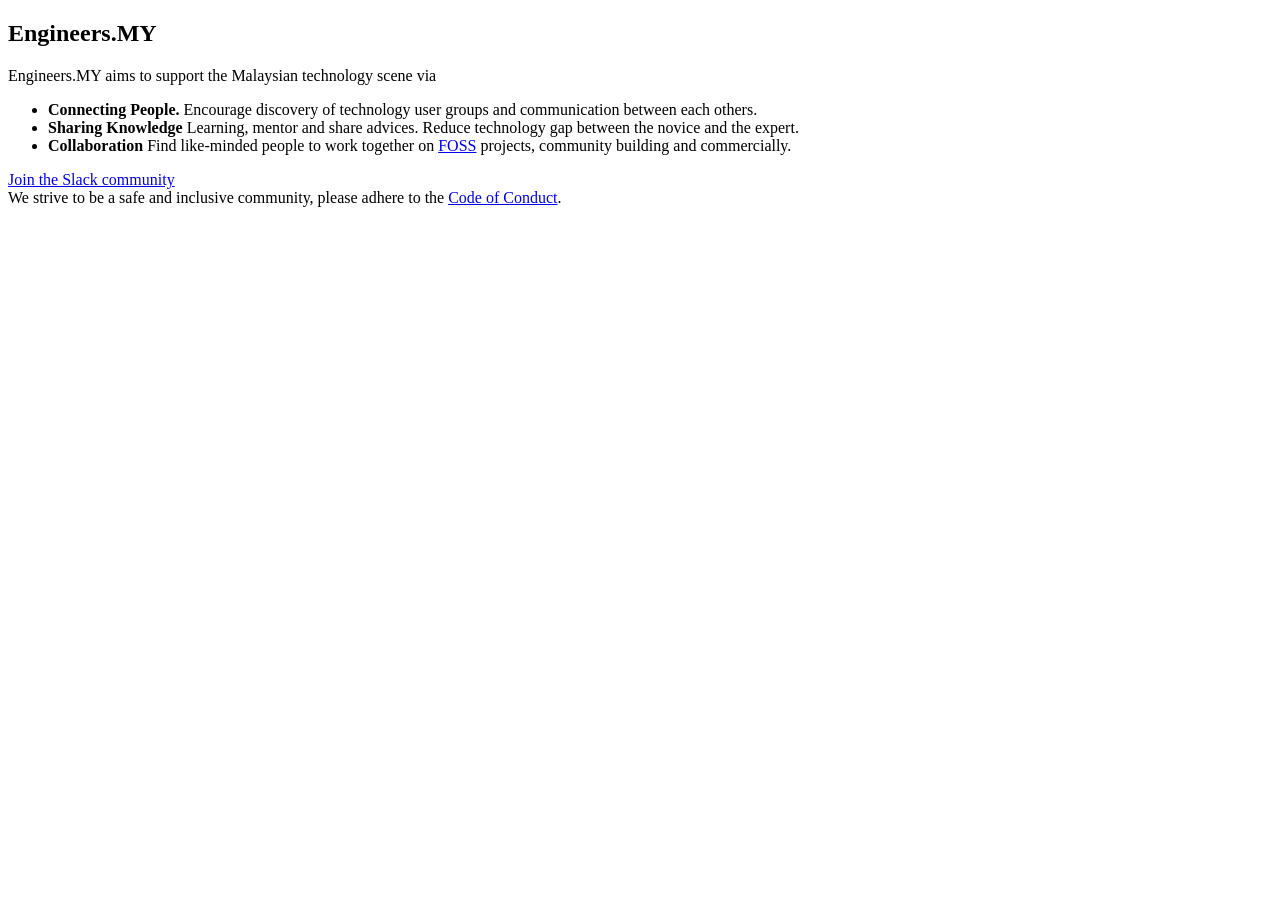
==== index.html @ e242c719 "chore: add index.html" ====
<!DOCTYPE html>
<html lang="en">
<head>
<meta charset="UTF-8">
<meta name="viewport" content="width=device-width, initial-scale=1.0">
<meta http-equiv="X-UA-Compatible" content="ie=edge">
<title>EngineersMY</title>
<link rel="stylesheet" href="css/normalize.css">
<link rel="stylesheet" href="css/main.css">
<link rel="stylesheet" href="css/style.css">
</head>
<body>
<div class="header">
<section>
<h2>Engineers.MY</h2>
</section>
</div>
<div class="container">
<div class="row">
<div class="item">
<p class="title">Engineers.MY aims to support the Malaysian technology scene via</p>
<ul>
<li>
<strong>Connecting People.</strong>
Encourage discovery of technology user groups and communication between each others.
</li>
<li>
<strong>Sharing Knowledge</strong>
Learning, mentor and share advices. Reduce technology gap between the novice and the expert.
</li>
<li>
<strong>Collaboration</strong>
Find like-minded people to work together on
<a href="https://en.wikipedia.org/wiki/Free_and_open-source_software">FOSS</a> projects, community building and commercially.
</li>
</ul>
</div>
<div class="item">
<a class="resource" href="https://engineersmy.herokuapp.com/">
Join the Slack community
</a>
</div>
<div class="item">
We strive to be a safe and inclusive community, please adhere to the
<a href="https://github.com/engineersmy/core/blob/master/README.md">Code of Conduct</a>.
</div>
</div>
</div>
<script src="bust.js"></script>
</body>
</html>
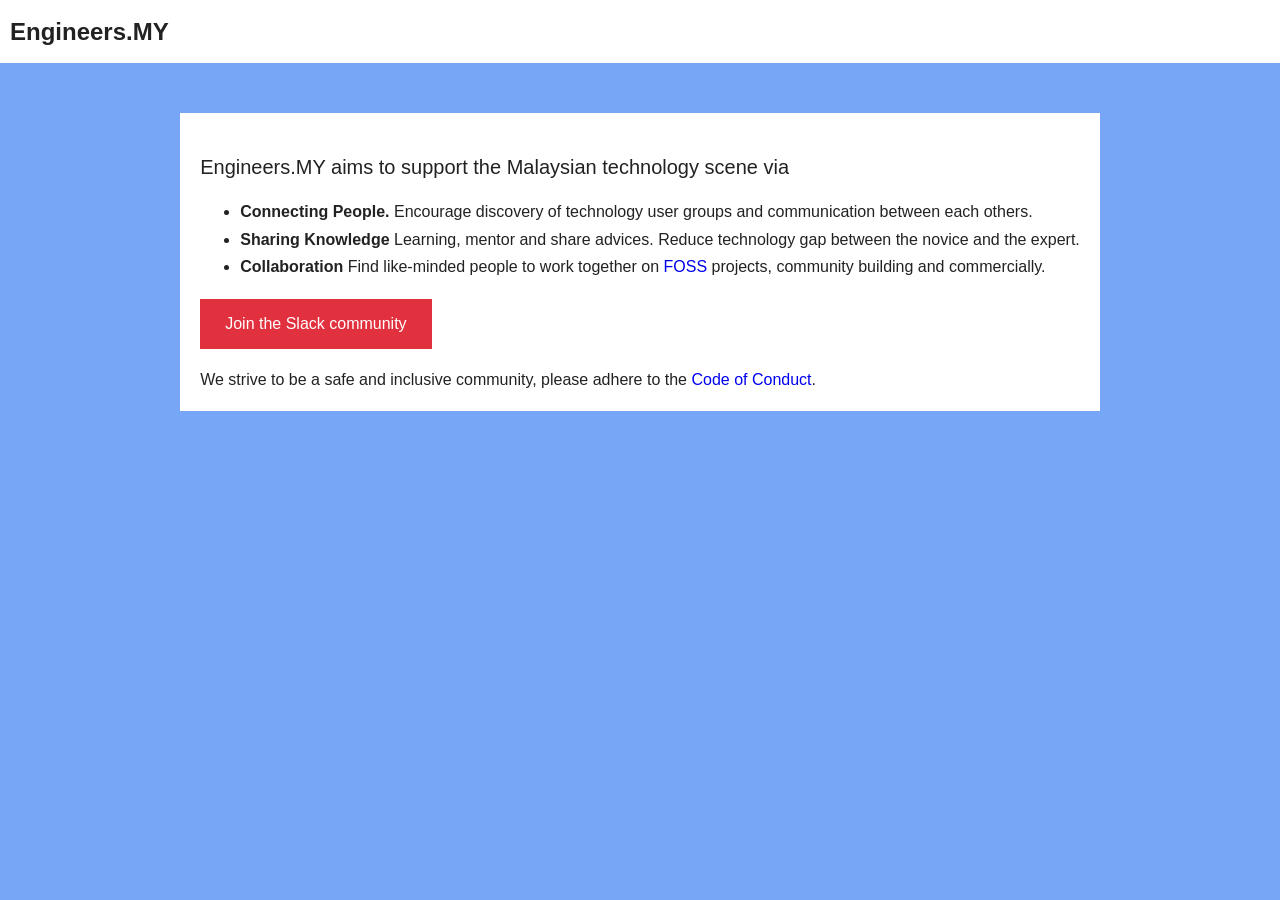
==== commit b1a2fbc1: "feat: full site" ====
--- a/index.html
+++ b/index.html
@@ -1,51 +1,54 @@
 <!DOCTYPE html>
 <html lang="en">
+
 <head>
-<meta charset="UTF-8">
-<meta name="viewport" content="width=device-width, initial-scale=1.0">
-<meta http-equiv="X-UA-Compatible" content="ie=edge">
-<title>EngineersMY</title>
-<link rel="stylesheet" href="css/normalize.css">
-<link rel="stylesheet" href="css/main.css">
-<link rel="stylesheet" href="css/style.css">
+    <meta charset="UTF-8">
+    <meta name="viewport" content="width=device-width, initial-scale=1.0">
+    <meta http-equiv="X-UA-Compatible" content="ie=edge">
+    <title>EngineersMY</title>
+    <link rel="stylesheet" href="css/normalize.css">
+    <link rel="stylesheet" href="css/main.css">
+    <link rel="stylesheet" href="css/style.css">
 </head>
+
 <body>
-<div class="header">
-<section>
-<h2>Engineers.MY</h2>
-</section>
-</div>
-<div class="container">
-<div class="row">
-<div class="item">
-<p class="title">Engineers.MY aims to support the Malaysian technology scene via</p>
-<ul>
-<li>
-<strong>Connecting People.</strong>
-Encourage discovery of technology user groups and communication between each others.
-</li>
-<li>
-<strong>Sharing Knowledge</strong>
-Learning, mentor and share advices. Reduce technology gap between the novice and the expert.
-</li>
-<li>
-<strong>Collaboration</strong>
-Find like-minded people to work together on
-<a href="https://en.wikipedia.org/wiki/Free_and_open-source_software">FOSS</a> projects, community building and commercially.
-</li>
-</ul>
-</div>
-<div class="item">
-<a class="resource" href="https://engineersmy.herokuapp.com/">
-Join the Slack community
-</a>
-</div>
-<div class="item">
-We strive to be a safe and inclusive community, please adhere to the
-<a href="https://github.com/engineersmy/core/blob/master/README.md">Code of Conduct</a>.
-</div>
-</div>
-</div>
-<script src="bust.js"></script>
+    <div class="header">
+        <section>
+            <h2>Engineers.MY</h2>
+        </section>
+    </div>
+    <div class="container">
+        <div class="row">
+            <div class="item">
+                <p class="title">Engineers.MY aims to support the Malaysian technology scene via</p>
+                <ul>
+                    <li>
+                        <strong>Connecting People.</strong>
+                        Encourage discovery of technology user groups and communication between each others.
+                    </li>
+                    <li>
+                        <strong>Sharing Knowledge</strong>
+                        Learning, mentor and share advices. Reduce technology gap between the novice and the expert.
+                    </li>
+                    <li>
+                        <strong>Collaboration</strong>
+                        Find like-minded people to work together on
+                        <a href="https://en.wikipedia.org/wiki/Free_and_open-source_software">FOSS</a> projects,
+                        community building and commercially.
+                    </li>
+                </ul>
+            </div>
+            <div class="item">
+                <a class="resource" href="https://engineersmy.herokuapp.com/">
+                    Join the Slack community
+                </a>
+            </div>
+            <div class="item">
+                We strive to be a safe and inclusive community, please adhere to the
+                <a href="https://github.com/engineersmy/core/blob/master/README.md">Code of Conduct</a>.
+            </div>
+        </div>
+    </div>
 </body>
-</html>
+
+</html>
--- a/css/main.css
+++ b/css/main.css
@@ -0,0 +1,136 @@
+/*!HTML5 Boilerplate v6.1.0 | MIT License | https://html5boilerplate.com/*/
+html {
+  color: #222;
+  font-size: 1em;
+  line-height: 1.4;
+}
+::-moz-selection {
+  background: #b3d4fc;
+  text-shadow: none;
+}
+::selection {
+  background: #b3d4fc;
+  text-shadow: none;
+}
+hr {
+  display: block;
+  height: 1px;
+  border: 0;
+  border-top: 1px solid #ccc;
+  margin: 1em 0;
+  padding: 0;
+}
+audio,
+canvas,
+iframe,
+img,
+svg,
+video {
+  vertical-align: middle;
+}
+fieldset {
+  border: 0;
+  margin: 0;
+  padding: 0;
+}
+textarea {
+  resize: vertical;
+}
+.browserupgrade {
+  margin: 0.2em 0;
+  background: #ccc;
+  color: #000;
+  padding: 0.2em 0;
+}
+.hidden {
+  display: none !important;
+}
+.visuallyhidden {
+  border: 0;
+  clip: rect(0 0 0 0);
+  height: 1px;
+  margin: -1px;
+  overflow: hidden;
+  padding: 0;
+  position: absolute;
+  width: 1px;
+  white-space: nowrap;
+}
+.visuallyhidden.focusable:active,
+.visuallyhidden.focusable:focus {
+  clip: auto;
+  height: auto;
+  margin: 0;
+  overflow: visible;
+  position: static;
+  width: auto;
+  white-space: inherit;
+}
+.invisible {
+  visibility: hidden;
+}
+.clearfix:before,
+.clearfix:after {
+  content: " ";
+  display: table;
+}
+.clearfix:after {
+  clear: both;
+}
+@media only screen and (min-width: 35em) {
+}
+@media print,
+  (-webkit-min-device-pixel-ratio: 1.25),
+  (min-resolution: 1.25dppx),
+  (min-resolution: 120dpi) {
+}
+@media print {
+  *,
+  *:before,
+  *:after {
+    background: 0 0 !important;
+    color: #000 !important;
+    -webkit-box-shadow: none !important;
+    box-shadow: none !important;
+    text-shadow: none !important;
+  }
+  a,
+  a:visited {
+    text-decoration: underline;
+  }
+  a[href]:after {
+    content: " (" attr(href) ")";
+  }
+  abbr[title]:after {
+    content: " (" attr(title) ")";
+  }
+  a[href^="#"]:after,
+  a[href^="javascript:"]:after {
+    content: "";
+  }
+  pre {
+    white-space: pre-wrap !important;
+  }
+  pre,
+  blockquote {
+    border: 1px solid #999;
+    page-break-inside: avoid;
+  }
+  thead {
+    display: table-header-group;
+  }
+  tr,
+  img {
+    page-break-inside: avoid;
+  }
+  p,
+  h2,
+  h3 {
+    orphans: 3;
+    widows: 3;
+  }
+  h2,
+  h3 {
+    page-break-after: avoid;
+  }
+}
--- a/css/style.css
+++ b/css/style.css
@@ -0,0 +1,55 @@
+html,
+body {
+  height: 100%;
+}
+html {
+  font-family: Arial, Helvetica, sans-serif;
+}
+body {
+  background: #77a6f7;
+}
+.header {
+  padding: 5px 0;
+  background: #fff;
+}
+.header > section {
+  margin: -10px 10px;
+}
+h2 {
+  font-size: 18pt;
+}
+.container {
+  padding: 50px 20px;
+  display: flex;
+  flex-flow: column wrap;
+  align-items: center;
+  justify-content: space-around;
+}
+.container > * {
+  background: #fff;
+  flex: 1 auto;
+  padding: 20px;
+}
+.row {
+  width: auto;
+}
+.item {
+  margin-top: 20px;
+}
+li {
+  margin-top: 5px;
+}
+p.title {
+  font-size: 20px;
+}
+a {
+  text-decoration: none;
+}
+a.resource {
+  background-color: #e2313e;
+  color: #fff;
+  padding: 14px 25px;
+  text-align: center;
+  text-decoration: none;
+  display: inline-block;
+}
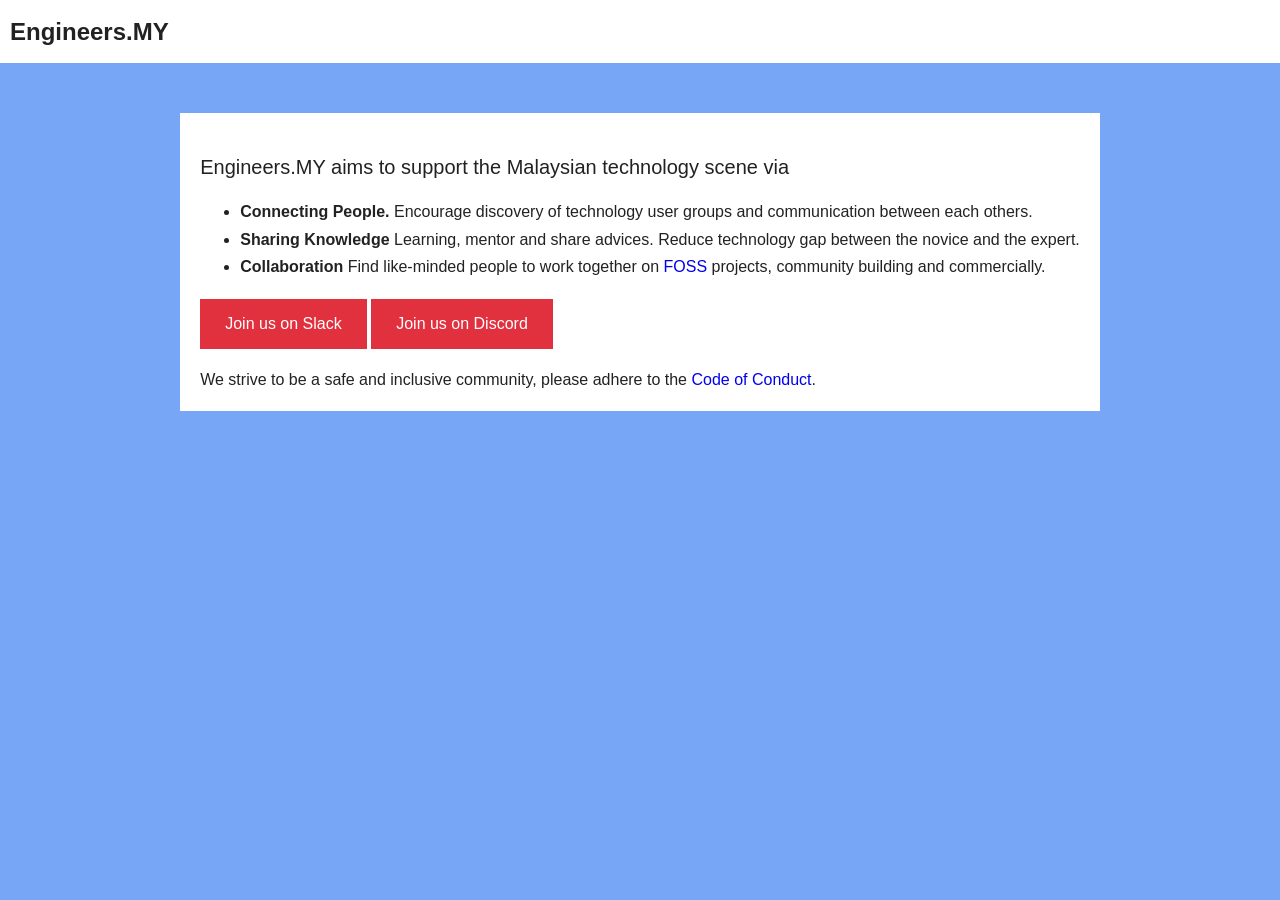
==== commit 64ebd8bf: "Update index.html" ====
--- a/index.html
+++ b/index.html
@@ -39,8 +39,11 @@
                 </ul>
             </div>
             <div class="item">
-                <a class="resource" href="https://engineersmy.herokuapp.com/">
-                    Join the Slack community
+                <a class="resource" href="https://join.slack.com/t/engineersmy/shared_invite/zt-1upwpditg-W5Pkfa_nh4F41Sj5Dosebw">
+                    Join us on Slack
+                </a>
+                <a class="resource" href="https://discord.gg/nSzhhtFuRK">
+                    Join us on Discord
                 </a>
             </div>
             <div class="item">
@@ -51,4 +54,4 @@
     </div>
 </body>
 
-</html>+</html>
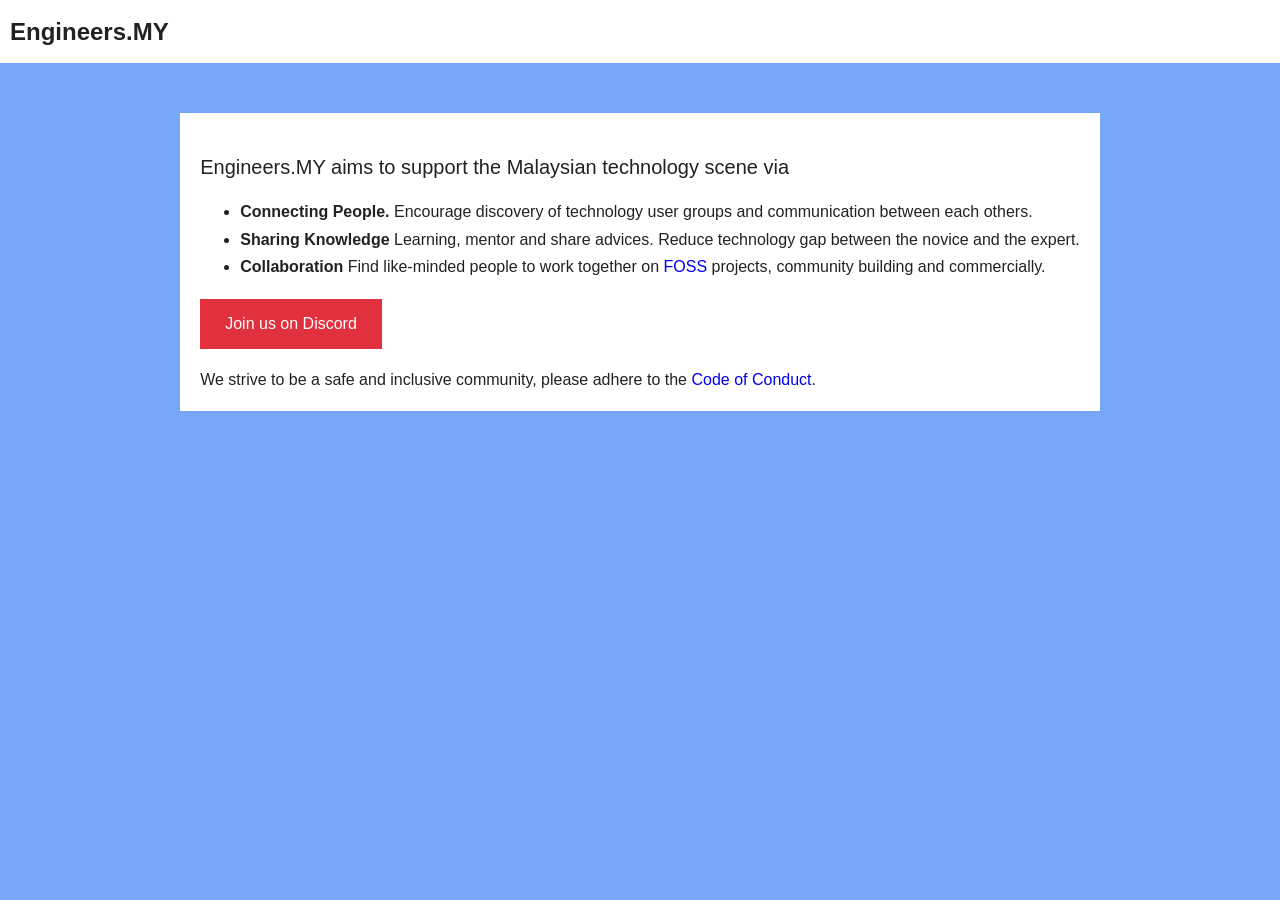
==== commit ffa78b40: "Remove Slack link and keep Discord link Slack is a dead town." ====
--- a/index.html
+++ b/index.html
@@ -38,11 +38,8 @@
                     </li>
                 </ul>
             </div>
-            <div class="item">
-                <a class="resource" href="https://join.slack.com/t/engineersmy/shared_invite/zt-1upwpditg-W5Pkfa_nh4F41Sj5Dosebw">
-                    Join us on Slack
-                </a>
-                <a class="resource" href="https://discord.gg/nSzhhtFuRK">
+            <div class="item">            
+                <a class="resource" href="https://discord.engineers.my">
                     Join us on Discord
                 </a>
             </div>
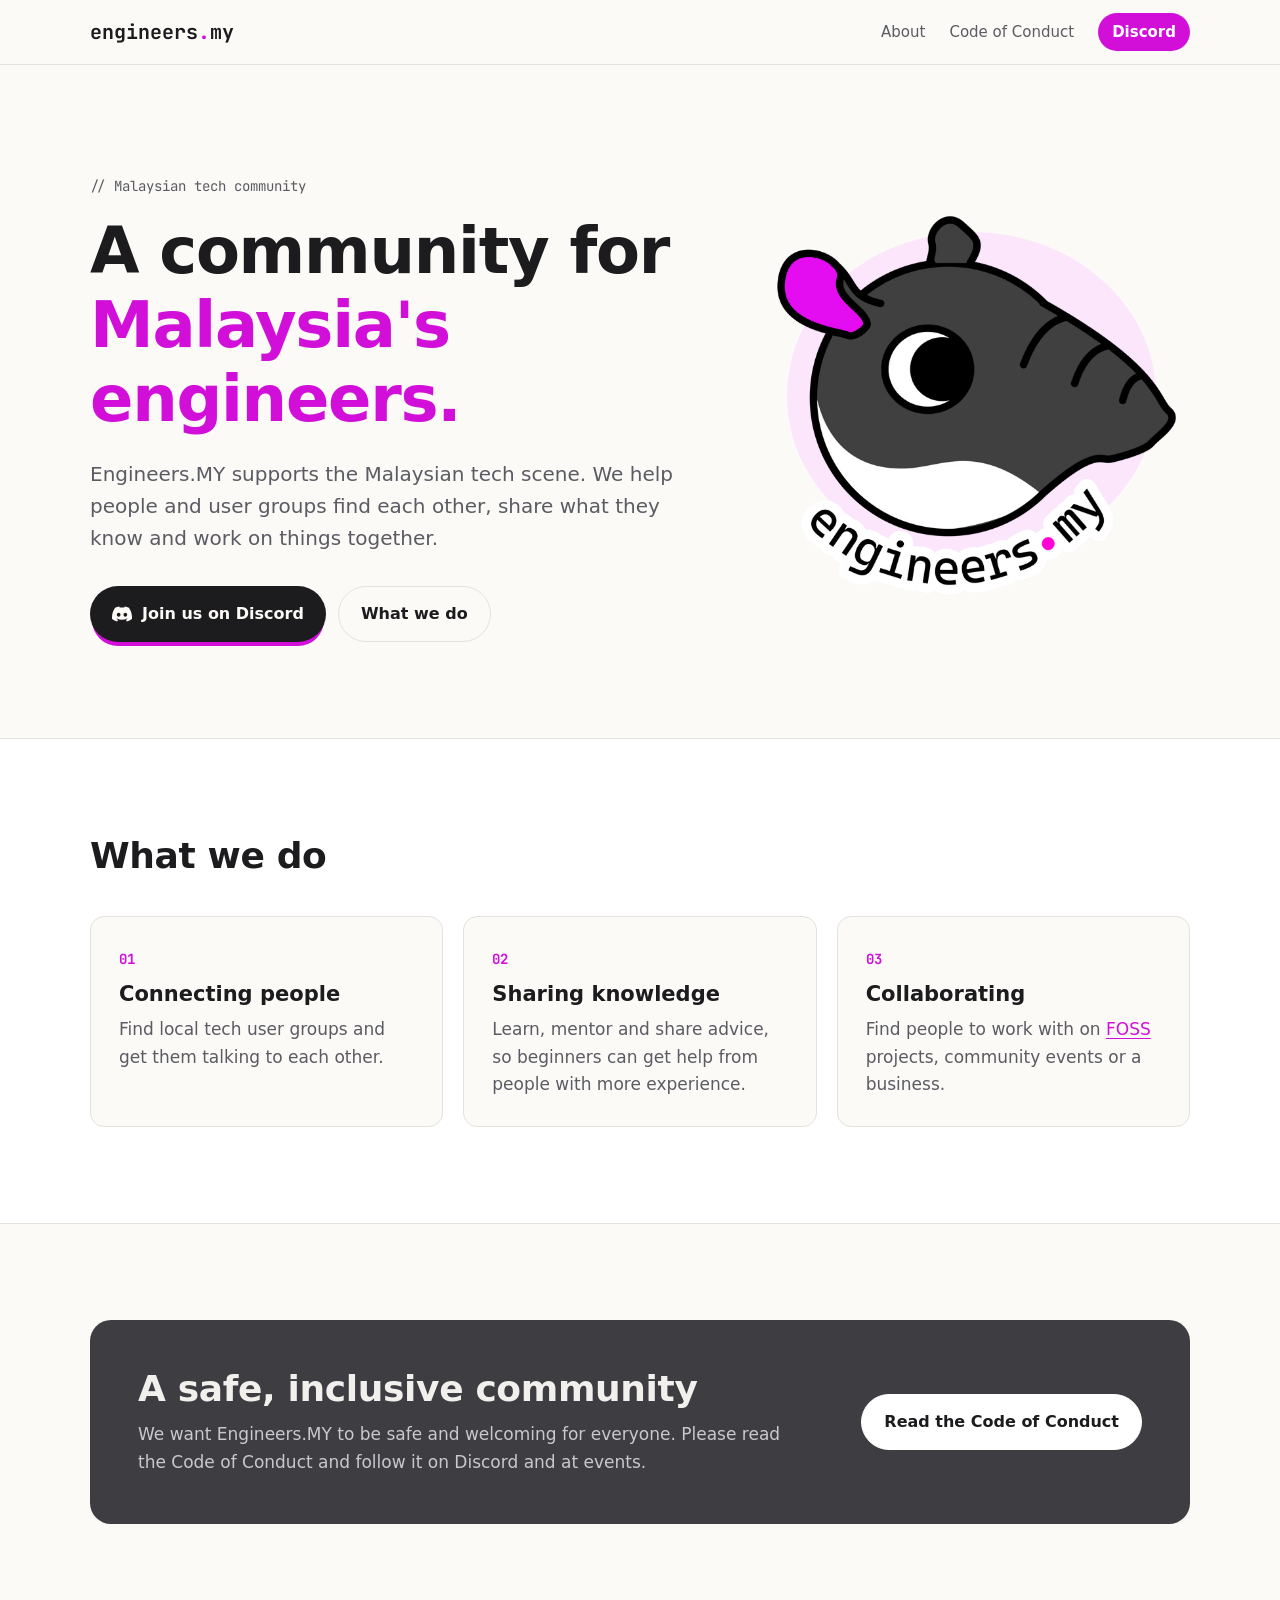
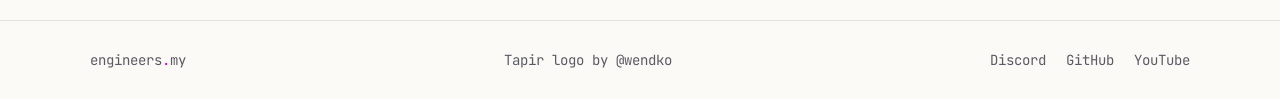
==== commit a6eee9dc: "feat: new ui" ====
--- a/index.html
+++ b/index.html
@@ -4,51 +4,152 @@
 <head>
     <meta charset="UTF-8">
     <meta name="viewport" content="width=device-width, initial-scale=1.0">
-    <meta http-equiv="X-UA-Compatible" content="ie=edge">
-    <title>EngineersMY</title>
-    <link rel="stylesheet" href="css/normalize.css">
-    <link rel="stylesheet" href="css/main.css">
+    <title>Engineers.MY | Malaysian tech community</title>
+    <meta name="description" content="Engineers.MY supports the Malaysian technology scene by connecting people, sharing knowledge and collaborating on open source. Join us on Discord.">
+    <meta name="theme-color" content="#fbfaf7" media="(prefers-color-scheme: light)">
+    <meta name="theme-color" content="#141416" media="(prefers-color-scheme: dark)">
+    <meta name="color-scheme" content="light dark">
+    <link rel="canonical" href="https://engineers.my/">
+
+    <meta property="og:type" content="website">
+    <meta property="og:site_name" content="Engineers.MY">
+    <meta property="og:locale" content="en_MY">
+    <meta property="og:url" content="https://engineers.my/">
+    <meta property="og:title" content="Engineers.MY">
+    <meta property="og:description" content="Connecting people, sharing knowledge and collaborating across the Malaysian tech scene.">
+    <meta property="og:image" content="https://engineers.my/img/tapir-640.png">
+    <meta property="og:image:type" content="image/png">
+    <meta property="og:image:width" content="640">
+    <meta property="og:image:height" content="640">
+    <meta property="og:image:alt" content="Engineers.MY mascot: a Malayan tapir head with a pink ear">
+    <meta name="twitter:card" content="summary">
+
+    <link rel="icon" type="image/png" sizes="64x64" href="img/favicon-64.png">
+    <link rel="apple-touch-icon" href="img/apple-touch-icon.png">
+
     <link rel="stylesheet" href="css/style.css">
+
+    <!-- Mono font is decorative only: load it without blocking first paint -->
+    <link rel="preconnect" href="https://fonts.googleapis.com">
+    <link rel="preconnect" href="https://fonts.gstatic.com" crossorigin>
+    <link rel="stylesheet" href="https://fonts.googleapis.com/css2?family=JetBrains+Mono:wght@500;700&display=swap"
+        media="print" onload="this.media='all'">
+    <noscript>
+        <link rel="stylesheet" href="https://fonts.googleapis.com/css2?family=JetBrains+Mono:wght@500;700&display=swap">
+    </noscript>
+
+    <script type="application/ld+json">
+    {
+        "@context": "https://schema.org",
+        "@type": "Organization",
+        "name": "Engineers.MY",
+        "url": "https://engineers.my/",
+        "logo": "https://engineers.my/img/tapir-640.png",
+        "description": "Engineers.MY supports the Malaysian technology scene by connecting people, sharing knowledge and collaborating on open source.",
+        "areaServed": "MY",
+        "sameAs": [
+            "https://github.com/engineersmy",
+            "https://www.youtube.com/@EngineersMY",
+            "https://discord.engineers.my"
+        ]
+    }
+    </script>
 </head>
 
 <body>
-    <div class="header">
-        <section>
-            <h2>Engineers.MY</h2>
+    <header class="site-header">
+        <div class="wrap">
+            <a class="brand" href="/">engineers<span class="dot">.</span>my</a>
+            <nav>
+                <a href="#about">About</a>
+                <a href="#conduct">Code of Conduct</a>
+                <a class="nav-cta" href="https://discord.engineers.my">Discord</a>
+            </nav>
+        </div>
+    </header>
+
+    <main>
+        <section class="hero">
+            <div class="wrap hero-grid">
+                <div class="hero-copy">
+                    <p class="eyebrow">// Malaysian tech community</p>
+                    <h1>A community for <em>Malaysia's engineers.</em></h1>
+                    <p class="lede">
+                        Engineers.MY supports the Malaysian tech scene. We help people and user
+                        groups find each other, share what they know and work on things together.
+                    </p>
+                    <div class="actions">
+                        <a class="btn btn-primary" href="https://discord.engineers.my">
+                            <svg aria-hidden="true" viewBox="0 0 24 24" width="20" height="20"><path fill="currentColor" d="M20.3 4.4A19.8 19.8 0 0 0 15.4 3l-.6 1.3a18.4 18.4 0 0 0-5.5 0L8.6 3a19.7 19.7 0 0 0-4.9 1.5C.6 9.1-.3 13.6.1 18a19.9 19.9 0 0 0 6 3l1.3-2.1a12.9 12.9 0 0 1-2-1l.5-.4a14.2 14.2 0 0 0 12.2 0l.5.4c-.6.4-1.3.7-2 1l1.3 2.1a19.8 19.8 0 0 0 6-3c.5-5.1-.8-9.6-3.6-13.6ZM8 15.3c-1.2 0-2.2-1.1-2.2-2.4S6.8 10.5 8 10.5s2.2 1.1 2.2 2.4-1 2.4-2.2 2.4Zm8 0c-1.2 0-2.2-1.1-2.2-2.4s1-2.4 2.2-2.4 2.2 1.1 2.2 2.4-1 2.4-2.2 2.4Z"/></svg>
+                            Join us on Discord
+                        </a>
+                        <a class="btn btn-ghost" href="#about">What we do</a>
+                    </div>
+                </div>
+                <div class="hero-art">
+                    <picture>
+                        <source srcset="img/tapir-640.avif" type="image/avif">
+                        <img src="img/tapir-640.png" width="640" height="640" fetchpriority="high" decoding="async"
+                            alt="Engineers.MY mascot: a Malayan tapir head with a pink ear">
+                    </picture>
+                </div>
+            </div>
         </section>
-    </div>
-    <div class="container">
-        <div class="row">
-            <div class="item">
-                <p class="title">Engineers.MY aims to support the Malaysian technology scene via</p>
-                <ul>
-                    <li>
-                        <strong>Connecting People.</strong>
-                        Encourage discovery of technology user groups and communication between each others.
-                    </li>
-                    <li>
-                        <strong>Sharing Knowledge</strong>
-                        Learning, mentor and share advices. Reduce technology gap between the novice and the expert.
-                    </li>
-                    <li>
-                        <strong>Collaboration</strong>
-                        Find like-minded people to work together on
-                        <a href="https://en.wikipedia.org/wiki/Free_and_open-source_software">FOSS</a> projects,
-                        community building and commercially.
-                    </li>
-                </ul>
+
+        <section id="about" class="pillars">
+            <div class="wrap">
+                <h2>What we do</h2>
+                <div class="cards">
+                    <article class="card">
+                        <span class="num">01</span>
+                        <h3>Connecting people</h3>
+                        <p>Find local tech user groups and get them talking to each other.</p>
+                    </article>
+                    <article class="card">
+                        <span class="num">02</span>
+                        <h3>Sharing knowledge</h3>
+                        <p>Learn, mentor and share advice, so beginners can get help from people with more experience.</p>
+                    </article>
+                    <article class="card">
+                        <span class="num">03</span>
+                        <h3>Collaborating</h3>
+                        <p>
+                            Find people to work with on
+                            <a href="https://en.wikipedia.org/wiki/Free_and_open-source_software">FOSS</a>
+                            projects, community events or a business.
+                        </p>
+                    </article>
+                </div>
             </div>
-            <div class="item">            
-                <a class="resource" href="https://discord.engineers.my">
-                    Join us on Discord
+        </section>
+
+        <section id="conduct" class="conduct">
+            <div class="wrap conduct-box">
+                <div>
+                    <h2>A safe, inclusive community</h2>
+                    <p>
+                        We want Engineers.MY to be safe and welcoming for everyone. Please read
+                        the Code of Conduct and follow it on Discord and at events.
+                    </p>
+                </div>
+                <a class="btn btn-outline" href="https://github.com/engineersmy/core/blob/master/README.md">
+                    Read the Code of Conduct
                 </a>
             </div>
-            <div class="item">
-                We strive to be a safe and inclusive community, please adhere to the
-                <a href="https://github.com/engineersmy/core/blob/master/README.md">Code of Conduct</a>.
-            </div>
+        </section>
+    </main>
+
+    <footer class="site-footer">
+        <div class="wrap">
+            <span>engineers<span class="dot">.</span>my</span>
+            <span class="credit">Tapir logo by <a href="https://github.com/wendko">@wendko</a></span>
+            <nav>
+                <a href="https://discord.engineers.my">Discord</a>
+                <a href="https://github.com/engineersmy">GitHub</a>
+                <a href="https://www.youtube.com/@EngineersMY">YouTube</a>
+            </nav>
         </div>
-    </div>
+    </footer>
 </body>
 
 </html>
--- a/css/style.css
+++ b/css/style.css
@@ -1,55 +1,399 @@
-html,
+:root {
+  --bg: #fbfaf7;
+  --surface: #ffffff;
+  --ink: #1c1c1f;
+  --muted: #5b5b63;
+  --line: #e4e2dc;
+  --tapir: #3d3d42;
+  --accent: #d10fd9;
+  --accent-ink: #ffffff;
+  --accent-soft: #fbe6fc;
+  --mono: "JetBrains Mono", ui-monospace, SFMono-Regular, Menlo, Consolas, monospace;
+  --sans: system-ui, -apple-system, "Segoe UI", Roboto, "Helvetica Neue", Arial, sans-serif;
+  --radius: 14px;
+}
+
+@media (prefers-color-scheme: dark) {
+  :root {
+    --bg: #141416;
+    --surface: #1d1d21;
+    --ink: #f1f0ec;
+    --muted: #a8a7ad;
+    --line: #2e2e34;
+    --tapir: #2a2a2f;
+    --accent: #ec4df2;
+    --accent-ink: #141416;
+    --accent-soft: #3a1a3c;
+  }
+}
+
+*,
+*::before,
+*::after {
+  box-sizing: border-box;
+}
+
+html {
+  scroll-behavior: smooth;
+  -webkit-text-size-adjust: 100%;
+}
+
 body {
-  height: 100%;
-}
-html {
-  font-family: Arial, Helvetica, sans-serif;
-}
-body {
-  background: #77a6f7;
-}
-.header {
-  padding: 5px 0;
+  margin: 0;
+  background: var(--bg);
+  color: var(--ink);
+  font-family: var(--sans);
+  font-size: 17px;
+  line-height: 1.6;
+  -webkit-font-smoothing: antialiased;
+}
+
+img {
+  max-width: 100%;
+  height: auto;
+  display: block;
+}
+
+a {
+  color: var(--accent);
+  text-underline-offset: 3px;
+}
+
+h1,
+h2,
+h3 {
+  line-height: 1.15;
+  margin: 0;
+}
+
+::selection {
+  background: var(--accent);
+  color: var(--accent-ink);
+}
+
+:focus-visible {
+  outline: 3px solid var(--accent);
+  outline-offset: 3px;
+  border-radius: 4px;
+}
+
+.wrap {
+  width: min(1100px, 100% - 40px);
+  margin-inline: auto;
+}
+
+.dot {
+  color: var(--accent);
+}
+
+/* Header */
+.site-header {
+  position: sticky;
+  top: 0;
+  z-index: 10;
+  background: color-mix(in srgb, var(--bg) 85%, transparent);
+  backdrop-filter: blur(10px);
+  -webkit-backdrop-filter: blur(10px);
+  border-bottom: 1px solid var(--line);
+}
+
+.site-header .wrap {
+  display: flex;
+  align-items: center;
+  justify-content: space-between;
+  gap: 16px;
+  height: 64px;
+}
+
+.brand {
+  font-family: var(--mono);
+  font-weight: 700;
+  font-size: 20px;
+  color: var(--ink);
+  text-decoration: none;
+}
+
+.site-header nav {
+  display: flex;
+  align-items: center;
+  gap: 24px;
+}
+
+.site-header nav a {
+  color: var(--muted);
+  text-decoration: none;
+  font-size: 15px;
+}
+
+.site-header nav a:hover {
+  color: var(--ink);
+}
+
+.site-header nav a.nav-cta {
+  color: var(--accent-ink);
+  background: var(--accent);
+  padding: 7px 14px;
+  border-radius: 999px;
+  font-weight: 600;
+}
+
+@media (max-width: 560px) {
+  .site-header nav a:not(.nav-cta) {
+    display: none;
+  }
+}
+
+/* Hero */
+.hero {
+  padding: clamp(48px, 9vw, 110px) 0 clamp(56px, 8vw, 96px);
+}
+
+.hero-grid {
+  display: grid;
+  grid-template-columns: 1.15fr 0.85fr;
+  align-items: center;
+  gap: clamp(32px, 6vw, 72px);
+}
+
+.eyebrow {
+  font-family: var(--mono);
+  font-size: 14px;
+  color: var(--muted);
+  margin: 0 0 18px;
+}
+
+.hero h1 {
+  font-size: clamp(38px, 6vw, 64px);
+  letter-spacing: -0.02em;
+  font-weight: 800;
+}
+
+.hero h1 em {
+  font-style: normal;
+  color: var(--accent);
+}
+
+.lede {
+  font-size: clamp(18px, 2vw, 20px);
+  color: var(--muted);
+  max-width: 34em;
+  margin: 22px 0 32px;
+}
+
+.actions {
+  display: flex;
+  flex-wrap: wrap;
+  gap: 12px;
+}
+
+.btn {
+  display: inline-flex;
+  align-items: center;
+  gap: 10px;
+  padding: 14px 22px;
+  border-radius: 999px;
+  font-weight: 600;
+  font-size: 16px;
+  text-decoration: none;
+  transition: transform 0.15s ease, box-shadow 0.15s ease, background 0.15s ease;
+}
+
+.btn:hover {
+  transform: translateY(-2px);
+}
+
+.btn-primary {
+  background: var(--ink);
+  color: var(--bg);
+  box-shadow: 0 6px 0 -2px var(--accent);
+}
+
+.btn-primary:hover {
+  box-shadow: 0 8px 0 -2px var(--accent);
+}
+
+.btn-ghost {
+  color: var(--ink);
+  border: 1.5px solid var(--line);
+}
+
+.btn-ghost:hover {
+  border-color: var(--ink);
+}
+
+.btn-outline {
+  color: var(--ink);
+  border: 1.5px solid var(--ink);
+  background: var(--surface);
+  white-space: nowrap;
+}
+
+.hero-art {
+  position: relative;
+  justify-self: center;
+  width: min(100%, 420px);
+}
+
+.hero-art::before {
+  content: "";
+  position: absolute;
+  inset: 8% 6% 14%;
+  background: var(--accent-soft);
+  border-radius: 50%;
+  z-index: -1;
+}
+
+.hero-art img {
+  animation: bob 6s ease-in-out infinite;
+}
+
+@keyframes bob {
+  0%, 100% { transform: translateY(0) rotate(0); }
+  50% { transform: translateY(-8px) rotate(-1.5deg); }
+}
+
+@media (prefers-reduced-motion: reduce) {
+  html { scroll-behavior: auto; }
+  .hero-art img { animation: none; }
+  .btn { transition: none; }
+}
+
+@media (max-width: 800px) {
+  .hero-grid {
+    grid-template-columns: 1fr;
+  }
+  .hero-art {
+    order: -1;
+    width: min(60%, 260px);
+  }
+}
+
+/* Pillars */
+.pillars {
+  padding: clamp(56px, 8vw, 96px) 0;
+  background: var(--surface);
+  border-block: 1px solid var(--line);
+}
+
+.pillars h2,
+.conduct h2 {
+  font-size: clamp(26px, 3.5vw, 36px);
+  letter-spacing: -0.01em;
+}
+
+.cards {
+  display: grid;
+  grid-template-columns: repeat(3, 1fr);
+  gap: 20px;
+  margin-top: 40px;
+}
+
+.card {
+  padding: 28px;
+  border: 1px solid var(--line);
+  border-radius: var(--radius);
+  background: var(--bg);
+  transition: border-color 0.15s ease, transform 0.15s ease;
+}
+
+.card:hover {
+  border-color: var(--accent);
+  transform: translateY(-3px);
+}
+
+.card .num {
+  font-family: var(--mono);
+  font-weight: 700;
+  font-size: 14px;
+  color: var(--accent);
+}
+
+.card h3 {
+  font-size: 21px;
+  margin: 10px 0 10px;
+}
+
+.card p {
+  margin: 0;
+  color: var(--muted);
+}
+
+@media (max-width: 800px) {
+  .cards {
+    grid-template-columns: 1fr;
+  }
+}
+
+/* Code of conduct */
+.conduct {
+  padding: clamp(56px, 8vw, 96px) 0;
+}
+
+.conduct-box {
+  display: flex;
+  align-items: center;
+  justify-content: space-between;
+  gap: 32px;
+  padding: clamp(28px, 5vw, 48px);
+  border-radius: calc(var(--radius) * 1.5);
+  background: var(--tapir);
+  color: #f1f0ec;
+}
+
+.conduct-box p {
+  margin: 12px 0 0;
+  color: #c9c8cd;
+  max-width: 38em;
+}
+
+.conduct-box .btn-outline {
   background: #fff;
-}
-.header > section {
-  margin: -10px 10px;
-}
-h2 {
-  font-size: 18pt;
-}
-.container {
-  padding: 50px 20px;
-  display: flex;
-  flex-flow: column wrap;
-  align-items: center;
-  justify-content: space-around;
-}
-.container > * {
-  background: #fff;
-  flex: 1 auto;
-  padding: 20px;
-}
-.row {
-  width: auto;
-}
-.item {
-  margin-top: 20px;
-}
-li {
-  margin-top: 5px;
-}
-p.title {
-  font-size: 20px;
-}
-a {
+  color: #1c1c1f;
+  border-color: #fff;
+}
+
+@media (max-width: 800px) {
+  .conduct-box {
+    flex-direction: column;
+    align-items: flex-start;
+  }
+}
+
+/* Footer */
+.site-footer {
+  border-top: 1px solid var(--line);
+  padding: 28px 0;
+  font-family: var(--mono);
+  font-size: 14px;
+  color: var(--muted);
+}
+
+.site-footer .wrap {
+  display: flex;
+  justify-content: space-between;
+  align-items: center;
+  gap: 16px;
+  flex-wrap: wrap;
+}
+
+.site-footer nav {
+  display: flex;
+  gap: 20px;
+}
+
+.site-footer a {
+  color: var(--muted);
   text-decoration: none;
 }
-a.resource {
-  background-color: #e2313e;
-  color: #fff;
-  padding: 14px 25px;
-  text-align: center;
-  text-decoration: none;
-  display: inline-block;
-}
+
+.site-footer a:hover {
+  color: var(--ink);
+}
+
+/* The logo's outlines and wordmark are black, so sit it on a light disc in dark mode */
+@media (prefers-color-scheme: dark) {
+  .hero-art::before {
+    inset: -4%;
+    background: #f1f0ec;
+  }
+}
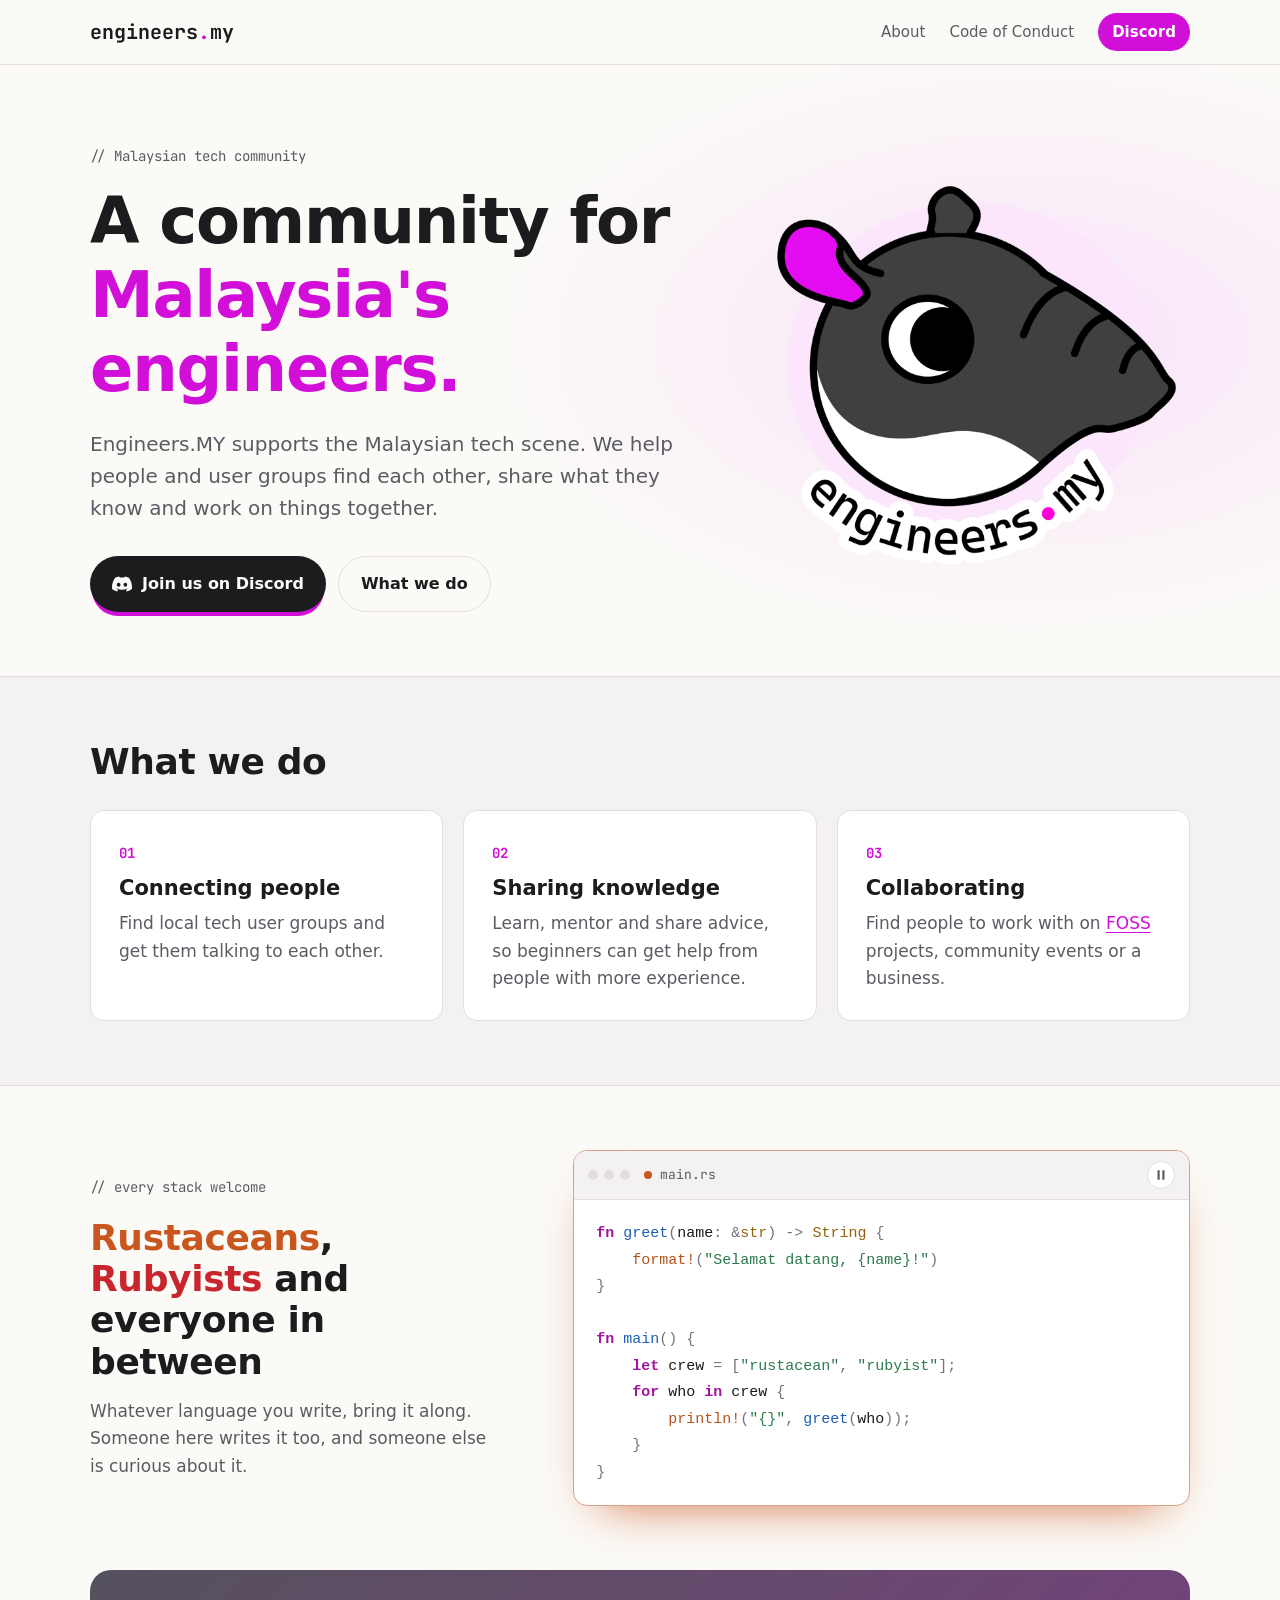
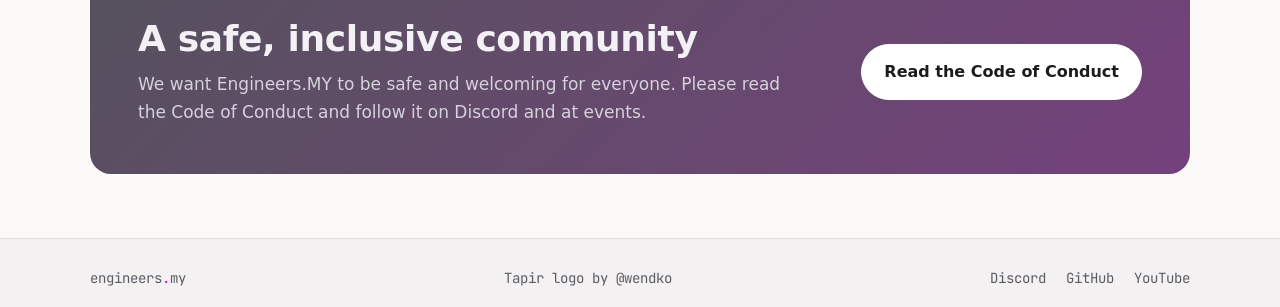
==== commit 5cd9fb9f: "feat: more styles" ====
--- a/index.html
+++ b/index.html
@@ -7,7 +7,7 @@
     <title>Engineers.MY | Malaysian tech community</title>
     <meta name="description" content="Engineers.MY supports the Malaysian technology scene by connecting people, sharing knowledge and collaborating on open source. Join us on Discord.">
     <meta name="theme-color" content="#fbfaf7" media="(prefers-color-scheme: light)">
-    <meta name="theme-color" content="#141416" media="(prefers-color-scheme: dark)">
+    <meta name="theme-color" content="#2a2733" media="(prefers-color-scheme: dark)">
     <meta name="color-scheme" content="light dark">
     <link rel="canonical" href="https://engineers.my/">
 
@@ -28,6 +28,7 @@
     <link rel="apple-touch-icon" href="img/apple-touch-icon.png">
 
     <link rel="stylesheet" href="css/style.css">
+    <script src="js/morph.js" defer></script>
 
     <!-- Mono font is decorative only: load it without blocking first paint -->
     <link rel="preconnect" href="https://fonts.googleapis.com">
@@ -123,6 +124,43 @@
             </div>
         </section>
 
+        <section class="polyglot">
+            <div class="wrap polyglot-grid">
+                <div class="polyglot-copy">
+                    <p class="eyebrow">// every stack welcome</p>
+                    <h2><span class="lang-rust">Rustaceans</span>, <span class="lang-ruby">Rubyists</span> and everyone in between</h2>
+                    <p>
+                        Whatever language you write, bring it along. Someone here writes it
+                        too, and someone else is curious about it.
+                    </p>
+                </div>
+                <figure class="morph" data-morph data-lang="rust">
+                    <div class="morph-bar">
+                        <span class="morph-dots" aria-hidden="true"><i></i><i></i><i></i></span>
+                        <span class="morph-file" aria-hidden="true">main.rs</span>
+                        <button class="morph-toggle" type="button" aria-pressed="false" aria-label="Pause code animation" hidden>
+                            <svg class="icon-pause" aria-hidden="true" viewBox="0 0 16 16" width="14" height="14"><path fill="currentColor" d="M4 2.5h2.5v11H4zM9.5 2.5H12v11H9.5z"/></svg>
+                            <svg class="icon-play" aria-hidden="true" viewBox="0 0 16 16" width="14" height="14"><path fill="currentColor" d="M4.5 2.5v11l9-5.5z"/></svg>
+                        </button>
+                    </div>
+                    <pre aria-hidden="true"><code>fn greet(name: &amp;str) -&gt; String {
+    format!("Selamat datang, {name}!")
+}
+
+fn main() {
+    let crew = ["rustacean", "rubyist"];
+    for who in crew {
+        println!("{}", greet(who));
+    }
+}</code></pre>
+                    <figcaption class="sr-only">
+                        Animated code sample: a short Rust program that greets a crew of rustaceans
+                        and rubyists morphs into the equivalent Ruby program and back.
+                    </figcaption>
+                </figure>
+            </div>
+        </section>
+
         <section id="conduct" class="conduct">
             <div class="wrap conduct-box">
                 <div>
--- a/css/style.css
+++ b/css/style.css
@@ -1,29 +1,56 @@
 :root {
   --bg: #fbfaf7;
-  --surface: #ffffff;
+  --surface: #f4f1f2;
+  --card: #ffffff;
   --ink: #1c1c1f;
   --muted: #5b5b63;
-  --line: #e4e2dc;
-  --tapir: #3d3d42;
+  --line: #e2dde0;
+  --tapir: #55515d;
+  --tapir-ink: #f4f1f6;
+  --tapir-muted: #d6d1dc;
   --accent: #d10fd9;
   --accent-ink: #ffffff;
   --accent-soft: #fbe6fc;
+  --glow: #f8e3f9;
+  --rust: #c9561c;
+  --ruby: #c8252c;
+  --t-kw: #a3159f;
+  --t-str: #2c7a4b;
+  --t-fn: #1d5fb4;
+  --t-mac: #b6531a;
+  --t-ty: #93620a;
+  --t-com: #8a8492;
+  --t-pun: #77717f;
   --mono: "JetBrains Mono", ui-monospace, SFMono-Regular, Menlo, Consolas, monospace;
   --sans: system-ui, -apple-system, "Segoe UI", Roboto, "Helvetica Neue", Arial, sans-serif;
   --radius: 14px;
 }
 
+/* Dark mode sits on mid-tone plum greys rather than near-black */
 @media (prefers-color-scheme: dark) {
   :root {
-    --bg: #141416;
-    --surface: #1d1d21;
-    --ink: #f1f0ec;
-    --muted: #a8a7ad;
-    --line: #2e2e34;
-    --tapir: #2a2a2f;
-    --accent: #ec4df2;
-    --accent-ink: #141416;
-    --accent-soft: #3a1a3c;
+    --bg: #2a2733;
+    --surface: #332f3d;
+    --card: #3d3948;
+    --ink: #f4f1f6;
+    --muted: #c4bdcc;
+    --line: #4c4759;
+    --tapir: #57516a;
+    --tapir-ink: #f8f5fa;
+    --tapir-muted: #ddd6e4;
+    --accent: #f06cf5;
+    --accent-ink: #231f2b;
+    --accent-soft: #5c3563;
+    --glow: #4a3354;
+    --rust: #f39a5e;
+    --ruby: #f46b6b;
+    --t-kw: #f28cf6;
+    --t-str: #9bd9ab;
+    --t-fn: #8fbaff;
+    --t-mac: #f5a877;
+    --t-ty: #f2c97c;
+    --t-com: #9d96a8;
+    --t-pun: #b1aabb;
   }
 }
 
@@ -84,6 +111,18 @@
 
 .dot {
   color: var(--accent);
+}
+
+.sr-only {
+  position: absolute;
+  width: 1px;
+  height: 1px;
+  padding: 0;
+  margin: -1px;
+  overflow: hidden;
+  clip: rect(0, 0, 0, 0);
+  white-space: nowrap;
+  border: 0;
 }
 
 /* Header */
@@ -145,7 +184,10 @@
 
 /* Hero */
 .hero {
-  padding: clamp(48px, 9vw, 110px) 0 clamp(56px, 8vw, 96px);
+  padding: clamp(40px, 7vw, 80px) 0 clamp(40px, 5vw, 64px);
+  background:
+    radial-gradient(ellipse 60% 70% at 80% 45%, var(--glow), transparent 70%),
+    var(--bg);
 }
 
 .hero-grid {
@@ -230,6 +272,7 @@
 
 .hero-art {
   position: relative;
+  isolation: isolate;
   justify-self: center;
   width: min(100%, 420px);
 }
@@ -270,12 +313,13 @@
 
 /* Pillars */
 .pillars {
-  padding: clamp(56px, 8vw, 96px) 0;
+  padding: clamp(40px, 5vw, 64px) 0;
   background: var(--surface);
   border-block: 1px solid var(--line);
 }
 
 .pillars h2,
+.polyglot h2,
 .conduct h2 {
   font-size: clamp(26px, 3.5vw, 36px);
   letter-spacing: -0.01em;
@@ -285,14 +329,14 @@
   display: grid;
   grid-template-columns: repeat(3, 1fr);
   gap: 20px;
-  margin-top: 40px;
+  margin-top: 28px;
 }
 
 .card {
   padding: 28px;
   border: 1px solid var(--line);
   border-radius: var(--radius);
-  background: var(--bg);
+  background: var(--card);
   transition: border-color 0.15s ease, transform 0.15s ease;
 }
 
@@ -324,9 +368,157 @@
   }
 }
 
+/* Polyglot: Rust morphing into Ruby */
+.polyglot {
+  padding: clamp(40px, 5vw, 64px) 0 0;
+}
+
+.polyglot-grid {
+  display: grid;
+  grid-template-columns: 0.8fr 1.2fr;
+  align-items: center;
+  gap: clamp(32px, 6vw, 72px);
+}
+
+.polyglot-grid > * {
+  min-width: 0;
+}
+
+.polyglot-copy p:not(.eyebrow) {
+  color: var(--muted);
+  max-width: 30em;
+  margin: 16px 0 0;
+}
+
+.lang-rust {
+  color: var(--rust);
+}
+
+.lang-ruby {
+  color: var(--ruby);
+}
+
+.morph {
+  --lang: var(--rust);
+  margin: 0;
+  border: 1px solid color-mix(in srgb, var(--lang) 45%, var(--line));
+  border-radius: var(--radius);
+  background: var(--card);
+  box-shadow: 0 22px 48px -28px var(--lang);
+  overflow: hidden;
+  transition: border-color 0.8s ease, box-shadow 0.8s ease;
+}
+
+.morph[data-lang="ruby"] {
+  --lang: var(--ruby);
+}
+
+.morph-bar {
+  display: flex;
+  align-items: center;
+  gap: 14px;
+  padding: 10px 14px;
+  background: var(--surface);
+  border-bottom: 1px solid var(--line);
+}
+
+.morph-dots {
+  display: flex;
+  gap: 6px;
+}
+
+.morph-dots i {
+  width: 10px;
+  height: 10px;
+  border-radius: 50%;
+  background: var(--line);
+}
+
+.morph-file {
+  display: inline-flex;
+  align-items: center;
+  gap: 8px;
+  font-family: var(--mono);
+  font-size: 13px;
+  color: var(--muted);
+}
+
+.morph-file::before {
+  content: "";
+  width: 8px;
+  height: 8px;
+  border-radius: 50%;
+  background: var(--lang);
+  transition: background 0.8s ease;
+}
+
+.morph-toggle {
+  display: inline-grid;
+  place-items: center;
+  width: 28px;
+  height: 28px;
+  margin-left: auto;
+  padding: 0;
+  border: 1px solid var(--line);
+  border-radius: 50%;
+  background: var(--card);
+  color: var(--muted);
+  cursor: pointer;
+}
+
+.morph-toggle:hover {
+  color: var(--ink);
+  border-color: var(--muted);
+}
+
+.morph-toggle[hidden] {
+  display: none;
+}
+
+.morph-toggle .icon-play,
+.morph-toggle[aria-pressed="true"] .icon-pause {
+  display: none;
+}
+
+.morph-toggle[aria-pressed="true"] .icon-play {
+  display: block;
+}
+
+.morph pre {
+  margin: 0;
+  padding: 20px 22px;
+  overflow-x: auto;
+  font-family: var(--mono);
+  font-size: clamp(12.5px, 1.5vw, 15px);
+  line-height: 1.7;
+  color: var(--ink);
+}
+
+.t-kw { color: var(--t-kw); font-weight: 700; }
+.t-str { color: var(--t-str); }
+.t-fn { color: var(--t-fn); }
+.t-mac { color: var(--t-mac); }
+.t-ty { color: var(--t-ty); }
+.t-com { color: var(--t-com); font-style: italic; }
+.t-pun { color: var(--t-pun); }
+.t-glitch { color: var(--lang); }
+
+@media (prefers-reduced-motion: reduce) {
+  .morph,
+  .morph-file::before {
+    transition: none;
+  }
+}
+
+@media (max-width: 800px) {
+  .polyglot-grid {
+    grid-template-columns: 1fr;
+  }
+}
+
 /* Code of conduct */
 .conduct {
-  padding: clamp(56px, 8vw, 96px) 0;
+  padding: clamp(40px, 5vw, 64px) 0;
 }
 
 .conduct-box {
@@ -336,13 +528,13 @@
   gap: 32px;
   padding: clamp(28px, 5vw, 48px);
   border-radius: calc(var(--radius) * 1.5);
-  background: var(--tapir);
-  color: #f1f0ec;
+  background: linear-gradient(135deg, var(--tapir), color-mix(in srgb, var(--tapir) 75%, var(--accent)));
+  color: var(--tapir-ink);
 }
 
 .conduct-box p {
   margin: 12px 0 0;
-  color: #c9c8cd;
+  color: var(--tapir-muted);
   max-width: 38em;
 }
 
@@ -361,6 +553,7 @@
 
 /* Footer */
 .site-footer {
+  background: var(--surface);
   border-top: 1px solid var(--line);
   padding: 28px 0;
   font-family: var(--mono);
@@ -394,6 +587,6 @@
 @media (prefers-color-scheme: dark) {
   .hero-art::before {
     inset: -4%;
-    background: #f1f0ec;
-  }
-}
+    background: #ece6ef;
+  }
+}
